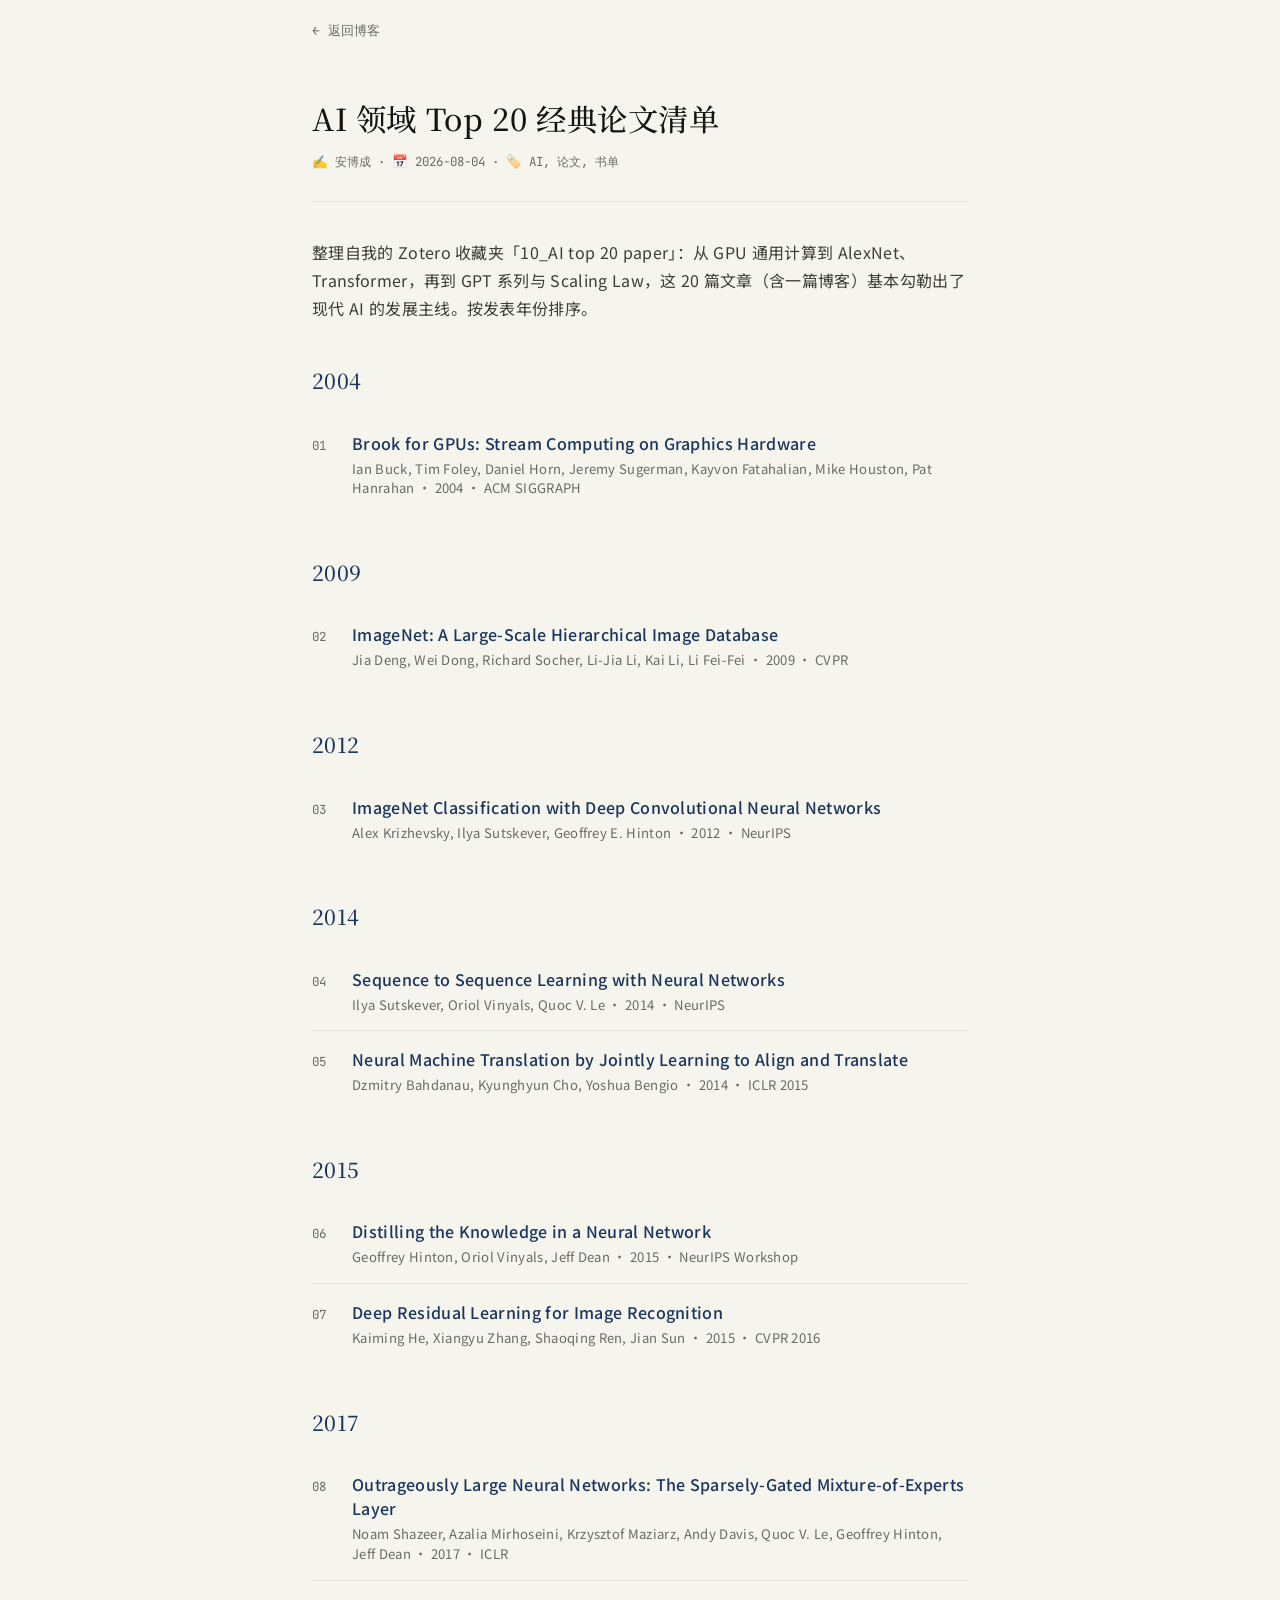
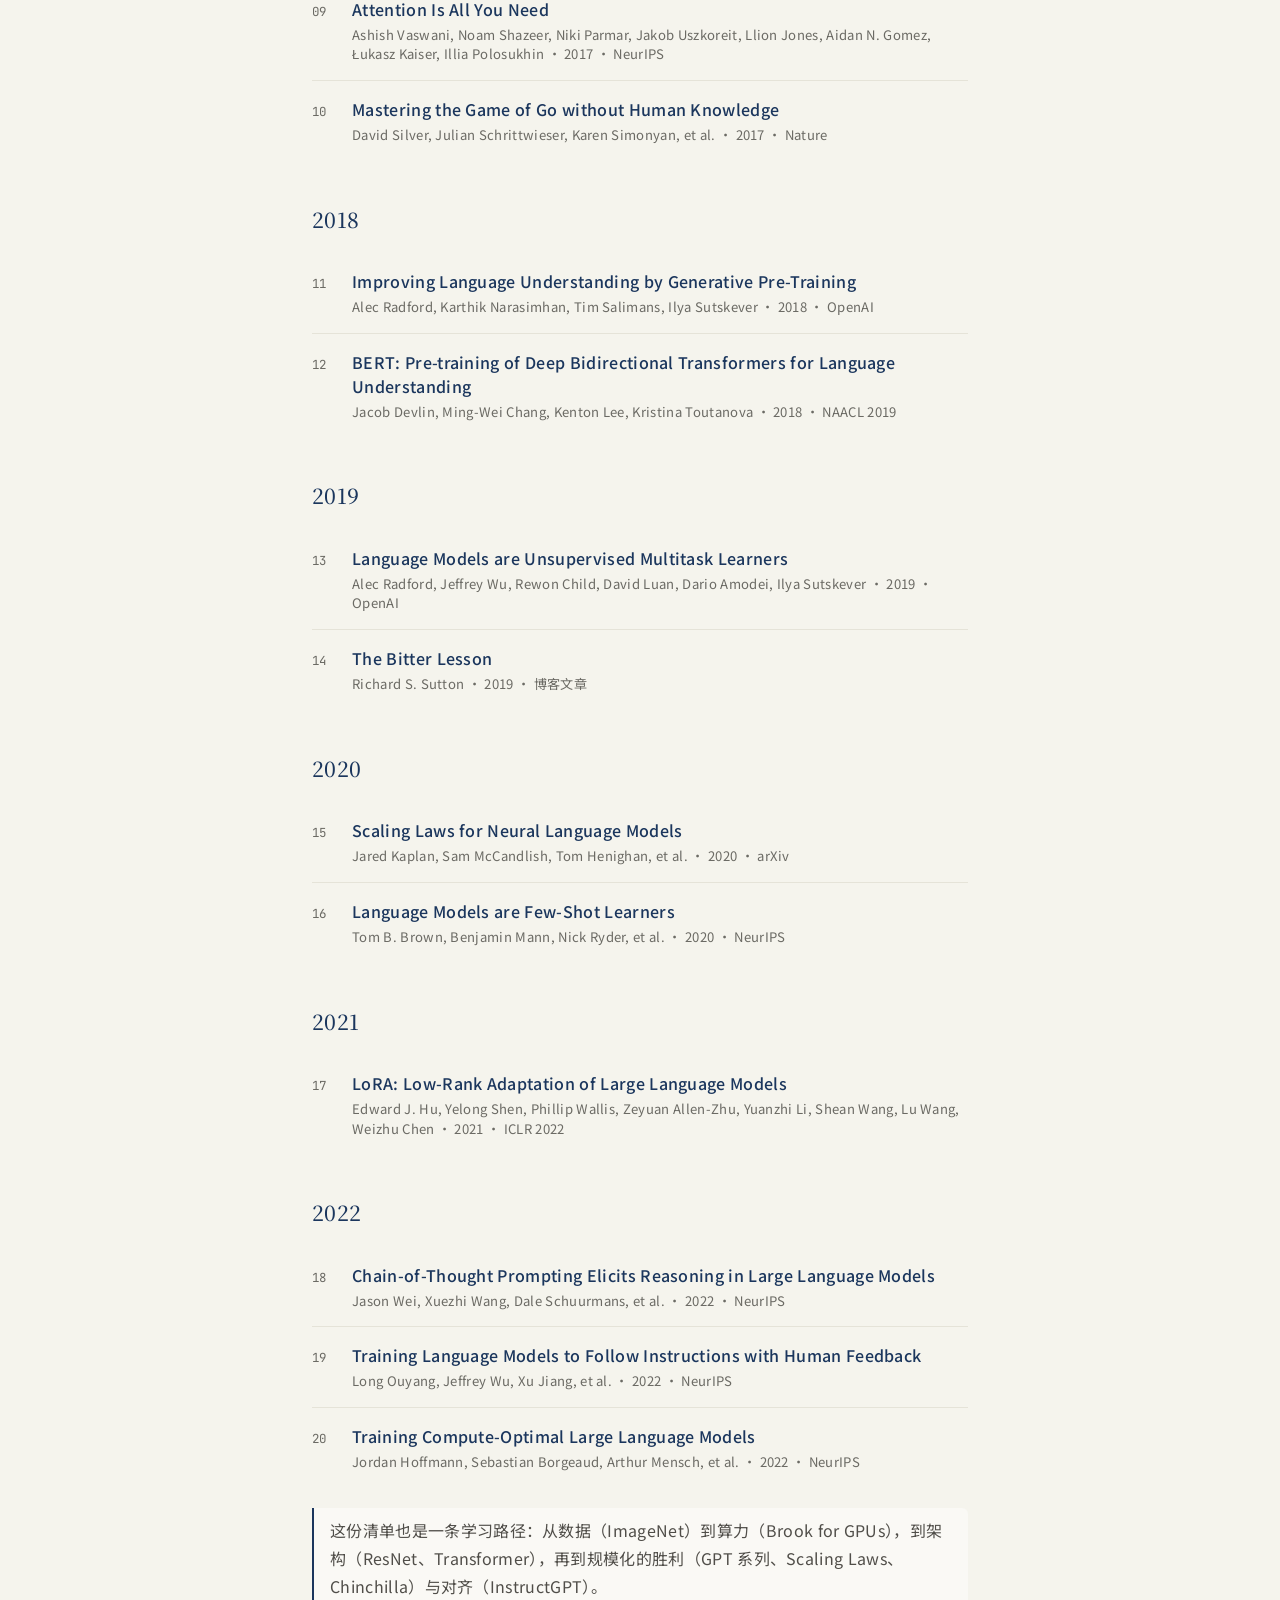
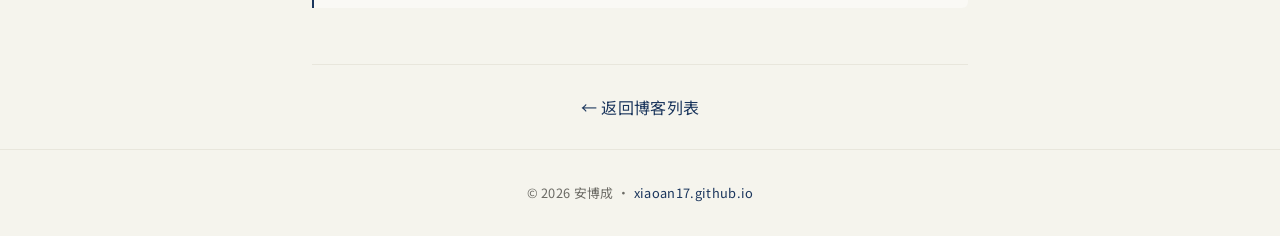
==== blog_ai_top20_papers.html @ d55ebb15 "blog: 新增 AI Top 20 经典论文清单，移除 3 篇旧博客" ====
<!DOCTYPE html>
<html lang="zh-CN">
<head>
<meta charset="UTF-8">
<meta name="viewport" content="width=device-width, initial-scale=1.0">
<title>AI 领域 Top 20 经典论文清单 | 安博成</title>
<link rel="icon" type="image/png" href="favicon.png">
<link rel="preconnect" href="https://fonts.googleapis.com">
<link rel="preconnect" href="https://fonts.gstatic.com" crossorigin>
<link href="https://fonts.googleapis.com/css2?family=JetBrains+Mono:wght@400;700&family=Noto+Sans+SC:wght@300;400;500;700&family=Noto+Serif+SC:wght@500&display=swap" rel="stylesheet">
<style>
:root {
  --parchment: #f5f4ed; --ivory: #faf9f5;
  --brand: #1B365D;
  --near-black: #141413; --dark-warm: #3d3d3a; --olive: #504e49; --stone: #6b6a64;
  --border: #e8e6dc; --border-soft: #e5e3d8; --tag-bg: #E4ECF5;
  --serif: 'Noto Serif SC', 'Songti SC', 'STSong', Georgia, serif;
  --sans: 'Noto Sans SC', -apple-system, 'PingFang SC', sans-serif;
  --mono: 'JetBrains Mono', 'SF Mono', Consolas, monospace;
}
* { margin: 0; padding: 0; box-sizing: border-box; }
::selection { background: var(--tag-bg); color: var(--brand); }
html { scroll-behavior: smooth; }
body {
  font-family: var(--sans); background: var(--parchment); color: var(--dark-warm);
  line-height: 1.75; letter-spacing: 0.02em;
}
.mono { font-family: var(--mono); letter-spacing: 0; }
a { color: var(--brand); text-decoration: none; }
a:hover { text-decoration: underline; text-underline-offset: 3px; }
.container { max-width: 720px; margin: 0 auto; padding: 0 32px; }
.back-link {
  display: inline-flex; align-items: center; gap: 6px; padding: 20px 0;
  font-family: var(--mono); font-size: 0.8em; color: var(--stone); letter-spacing: 0;
}
.back-link:hover { color: var(--brand); text-decoration: none; }
.article-header { padding: 36px 0 28px; border-bottom: 1px solid var(--border); margin-bottom: 36px; }
.article-title {
  font-family: var(--serif); font-weight: 500; font-size: 1.9em; color: var(--near-black);
  margin-bottom: 12px; line-height: 1.35; letter-spacing: 0.02em;
}
.article-meta { font-family: var(--mono); color: var(--stone); font-size: 0.78em; letter-spacing: 0; }
.article-body h2 {
  font-family: var(--serif); font-weight: 500; font-size: 1.3em; color: var(--brand);
  margin: 40px 0 16px; letter-spacing: 0.02em;
}
.article-body p { margin-bottom: 16px; }
.article-body strong { color: var(--near-black); font-weight: 500; }
.article-body blockquote {
  border-left: 2px solid var(--brand); padding: 8px 16px; margin: 20px 0;
  background: var(--ivory); border-radius: 0 6px 6px 0; color: var(--olive);
}
.paper-list { list-style: none; padding: 0; }
.paper-item {
  padding: 16px 0; border-bottom: 1px solid var(--border-soft);
  display: flex; gap: 14px; align-items: baseline;
}
.paper-item:last-child { border-bottom: none; }
.paper-num {
  font-family: var(--mono); font-size: 0.78em; color: var(--stone);
  min-width: 26px; flex-shrink: 0;
}
.paper-title { font-weight: 500; color: var(--near-black); line-height: 1.5; }
.paper-info { font-size: 0.82em; color: var(--stone); margin-top: 4px; line-height: 1.5; }
.article-footer { margin-top: 56px; padding: 28px 0; border-top: 1px solid var(--border); text-align: center; }
.site-footer { text-align: center; padding: 32px 0; border-top: 1px solid var(--border); color: var(--stone); font-size: 0.8em; }
@media (max-width: 768px) {
  .container { padding: 0 20px; }
  .article-title { font-size: 1.55em; }
}
</style>
</head>
<body>

<div class="container">
  <a class="back-link" href="index.html#blog">← 返回博客</a>

  <div class="article-header">
    <h1 class="article-title">AI 领域 Top 20 经典论文清单</h1>
    <div class="article-meta">
      ✍️ 安博成 · 📅 2026-08-04 · 🏷️ AI, 论文, 书单
    </div>
  </div>

  <div class="article-body">
    <p>整理自我的 Zotero 收藏夹「10_AI top 20 paper」：从 GPU 通用计算到 AlexNet、Transformer，再到 GPT 系列与 Scaling Law，这 20 篇文章（含一篇博客）基本勾勒出了现代 AI 的发展主线。按发表年份排序。</p>

    <h2>2004</h2>
    <ul class="paper-list">
      <li class="paper-item">
        <span class="paper-num">01</span>
        <div>
          <div class="paper-title"><a href="https://graphics.stanford.edu/papers/brookgpu/brookgpu.pdf">Brook for GPUs: Stream Computing on Graphics Hardware</a></div>
          <div class="paper-info">Ian Buck, Tim Foley, Daniel Horn, Jeremy Sugerman, Kayvon Fatahalian, Mike Houston, Pat Hanrahan · 2004 · ACM SIGGRAPH</div>
        </div>
      </li>
    </ul>

    <h2>2009</h2>
    <ul class="paper-list">
      <li class="paper-item">
        <span class="paper-num">02</span>
        <div>
          <div class="paper-title"><a href="https://www.image-net.org/static_files/papers/imagenet_cvpr09.pdf">ImageNet: A Large-Scale Hierarchical Image Database</a></div>
          <div class="paper-info">Jia Deng, Wei Dong, Richard Socher, Li-Jia Li, Kai Li, Li Fei-Fei · 2009 · CVPR</div>
        </div>
      </li>
    </ul>

    <h2>2012</h2>
    <ul class="paper-list">
      <li class="paper-item">
        <span class="paper-num">03</span>
        <div>
          <div class="paper-title"><a href="https://proceedings.neurips.cc/paper_files/paper/2012/file/c399862d3b9d6b76c8436e924a68c45b-Paper.pdf">ImageNet Classification with Deep Convolutional Neural Networks</a></div>
          <div class="paper-info">Alex Krizhevsky, Ilya Sutskever, Geoffrey E. Hinton · 2012 · NeurIPS</div>
        </div>
      </li>
    </ul>

    <h2>2014</h2>
    <ul class="paper-list">
      <li class="paper-item">
        <span class="paper-num">04</span>
        <div>
          <div class="paper-title"><a href="https://arxiv.org/abs/1409.3215">Sequence to Sequence Learning with Neural Networks</a></div>
          <div class="paper-info">Ilya Sutskever, Oriol Vinyals, Quoc V. Le · 2014 · NeurIPS</div>
        </div>
      </li>
      <li class="paper-item">
        <span class="paper-num">05</span>
        <div>
          <div class="paper-title"><a href="https://arxiv.org/abs/1409.0473">Neural Machine Translation by Jointly Learning to Align and Translate</a></div>
          <div class="paper-info">Dzmitry Bahdanau, Kyunghyun Cho, Yoshua Bengio · 2014 · ICLR 2015</div>
        </div>
      </li>
    </ul>

    <h2>2015</h2>
    <ul class="paper-list">
      <li class="paper-item">
        <span class="paper-num">06</span>
        <div>
          <div class="paper-title"><a href="https://arxiv.org/abs/1503.02531">Distilling the Knowledge in a Neural Network</a></div>
          <div class="paper-info">Geoffrey Hinton, Oriol Vinyals, Jeff Dean · 2015 · NeurIPS Workshop</div>
        </div>
      </li>
      <li class="paper-item">
        <span class="paper-num">07</span>
        <div>
          <div class="paper-title"><a href="https://arxiv.org/abs/1512.03385">Deep Residual Learning for Image Recognition</a></div>
          <div class="paper-info">Kaiming He, Xiangyu Zhang, Shaoqing Ren, Jian Sun · 2015 · CVPR 2016</div>
        </div>
      </li>
    </ul>

    <h2>2017</h2>
    <ul class="paper-list">
      <li class="paper-item">
        <span class="paper-num">08</span>
        <div>
          <div class="paper-title"><a href="https://arxiv.org/abs/1701.06538">Outrageously Large Neural Networks: The Sparsely-Gated Mixture-of-Experts Layer</a></div>
          <div class="paper-info">Noam Shazeer, Azalia Mirhoseini, Krzysztof Maziarz, Andy Davis, Quoc V. Le, Geoffrey Hinton, Jeff Dean · 2017 · ICLR</div>
        </div>
      </li>
      <li class="paper-item">
        <span class="paper-num">09</span>
        <div>
          <div class="paper-title"><a href="https://proceedings.neurips.cc/paper/2017/hash/3f5ee243547dee91fbd053c1c4a845aa-Abstract.html">Attention Is All You Need</a></div>
          <div class="paper-info">Ashish Vaswani, Noam Shazeer, Niki Parmar, Jakob Uszkoreit, Llion Jones, Aidan N. Gomez, Łukasz Kaiser, Illia Polosukhin · 2017 · NeurIPS</div>
        </div>
      </li>
      <li class="paper-item">
        <span class="paper-num">10</span>
        <div>
          <div class="paper-title"><a href="https://discovery.ucl.ac.uk/id/eprint/10045895/">Mastering the Game of Go without Human Knowledge</a></div>
          <div class="paper-info">David Silver, Julian Schrittwieser, Karen Simonyan, et al. · 2017 · Nature</div>
        </div>
      </li>
    </ul>

    <h2>2018</h2>
    <ul class="paper-list">
      <li class="paper-item">
        <span class="paper-num">11</span>
        <div>
          <div class="paper-title"><a href="https://cdn.openai.com/research-covers/language-unsupervised/language_understanding_paper.pdf">Improving Language Understanding by Generative Pre-Training</a></div>
          <div class="paper-info">Alec Radford, Karthik Narasimhan, Tim Salimans, Ilya Sutskever · 2018 · OpenAI</div>
        </div>
      </li>
      <li class="paper-item">
        <span class="paper-num">12</span>
        <div>
          <div class="paper-title"><a href="https://arxiv.org/abs/1810.04805">BERT: Pre-training of Deep Bidirectional Transformers for Language Understanding</a></div>
          <div class="paper-info">Jacob Devlin, Ming-Wei Chang, Kenton Lee, Kristina Toutanova · 2018 · NAACL 2019</div>
        </div>
      </li>
    </ul>

    <h2>2019</h2>
    <ul class="paper-list">
      <li class="paper-item">
        <span class="paper-num">13</span>
        <div>
          <div class="paper-title"><a href="https://cdn.openai.com/better-language-models/language_models_are_unsupervised_multitask_learners.pdf">Language Models are Unsupervised Multitask Learners</a></div>
          <div class="paper-info">Alec Radford, Jeffrey Wu, Rewon Child, David Luan, Dario Amodei, Ilya Sutskever · 2019 · OpenAI</div>
        </div>
      </li>
      <li class="paper-item">
        <span class="paper-num">14</span>
        <div>
          <div class="paper-title"><a href="http://www.incompleteideas.net/IncIdeas/BitterLesson.html">The Bitter Lesson</a></div>
          <div class="paper-info">Richard S. Sutton · 2019 · 博客文章</div>
        </div>
      </li>
    </ul>

    <h2>2020</h2>
    <ul class="paper-list">
      <li class="paper-item">
        <span class="paper-num">15</span>
        <div>
          <div class="paper-title"><a href="https://arxiv.org/abs/2001.08361">Scaling Laws for Neural Language Models</a></div>
          <div class="paper-info">Jared Kaplan, Sam McCandlish, Tom Henighan, et al. · 2020 · arXiv</div>
        </div>
      </li>
      <li class="paper-item">
        <span class="paper-num">16</span>
        <div>
          <div class="paper-title"><a href="https://arxiv.org/abs/2005.14165">Language Models are Few-Shot Learners</a></div>
          <div class="paper-info">Tom B. Brown, Benjamin Mann, Nick Ryder, et al. · 2020 · NeurIPS</div>
        </div>
      </li>
    </ul>

    <h2>2021</h2>
    <ul class="paper-list">
      <li class="paper-item">
        <span class="paper-num">17</span>
        <div>
          <div class="paper-title"><a href="https://arxiv.org/abs/2106.09685">LoRA: Low-Rank Adaptation of Large Language Models</a></div>
          <div class="paper-info">Edward J. Hu, Yelong Shen, Phillip Wallis, Zeyuan Allen-Zhu, Yuanzhi Li, Shean Wang, Lu Wang, Weizhu Chen · 2021 · ICLR 2022</div>
        </div>
      </li>
    </ul>

    <h2>2022</h2>
    <ul class="paper-list">
      <li class="paper-item">
        <span class="paper-num">18</span>
        <div>
          <div class="paper-title"><a href="https://arxiv.org/abs/2201.11903">Chain-of-Thought Prompting Elicits Reasoning in Large Language Models</a></div>
          <div class="paper-info">Jason Wei, Xuezhi Wang, Dale Schuurmans, et al. · 2022 · NeurIPS</div>
        </div>
      </li>
      <li class="paper-item">
        <span class="paper-num">19</span>
        <div>
          <div class="paper-title"><a href="https://arxiv.org/abs/2203.02155">Training Language Models to Follow Instructions with Human Feedback</a></div>
          <div class="paper-info">Long Ouyang, Jeffrey Wu, Xu Jiang, et al. · 2022 · NeurIPS</div>
        </div>
      </li>
      <li class="paper-item">
        <span class="paper-num">20</span>
        <div>
          <div class="paper-title"><a href="https://arxiv.org/abs/2203.15556">Training Compute-Optimal Large Language Models</a></div>
          <div class="paper-info">Jordan Hoffmann, Sebastian Borgeaud, Arthur Mensch, et al. · 2022 · NeurIPS</div>
        </div>
      </li>
    </ul>

    <blockquote>这份清单也是一条学习路径：从数据（ImageNet）到算力（Brook for GPUs），到架构（ResNet、Transformer），再到规模化的胜利（GPT 系列、Scaling Laws、Chinchilla）与对齐（InstructGPT）。</blockquote>
  </div>

  <div class="article-footer">
    <a href="index.html#blog">← 返回博客列表</a>
  </div>
</div>

<footer class="site-footer">
  <p>© 2026 安博成 · <a href="https://xiaoan17.github.io">xiaoan17.github.io</a></p>
</footer>

</body>
</html>
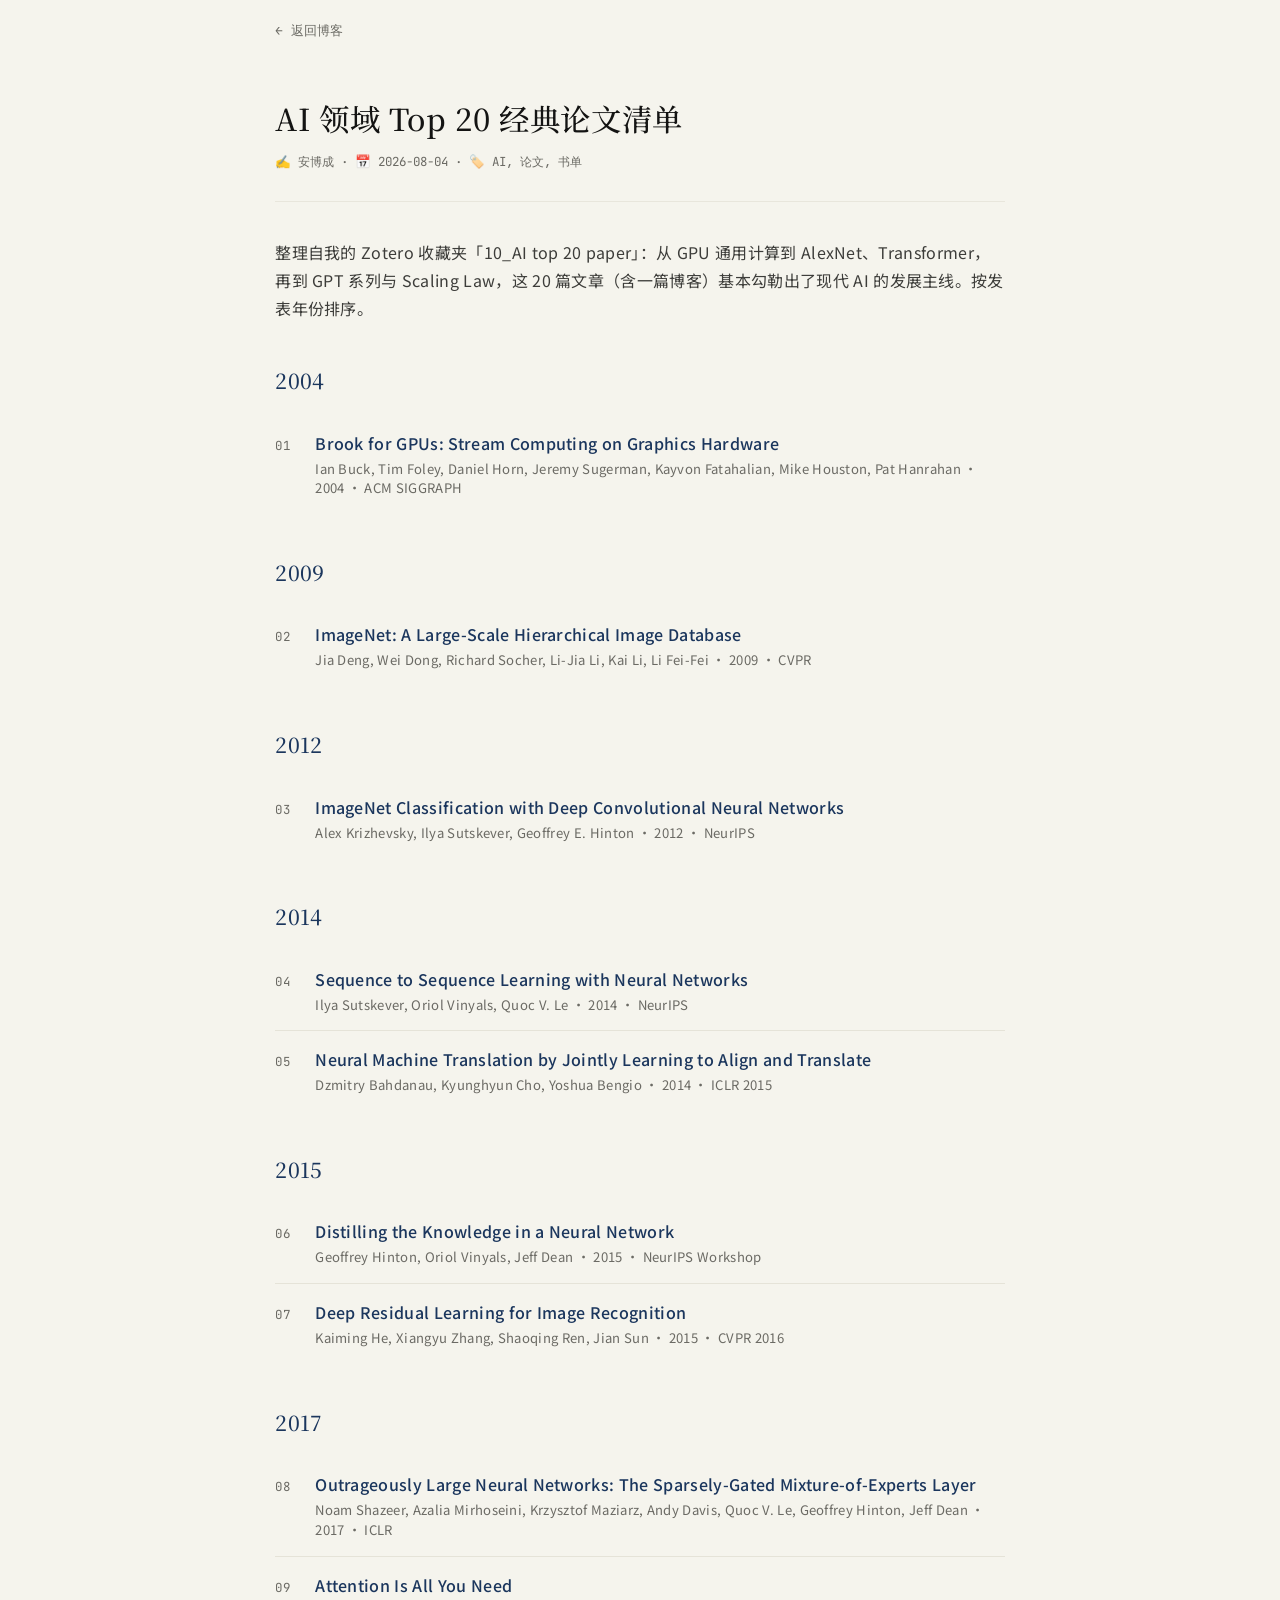
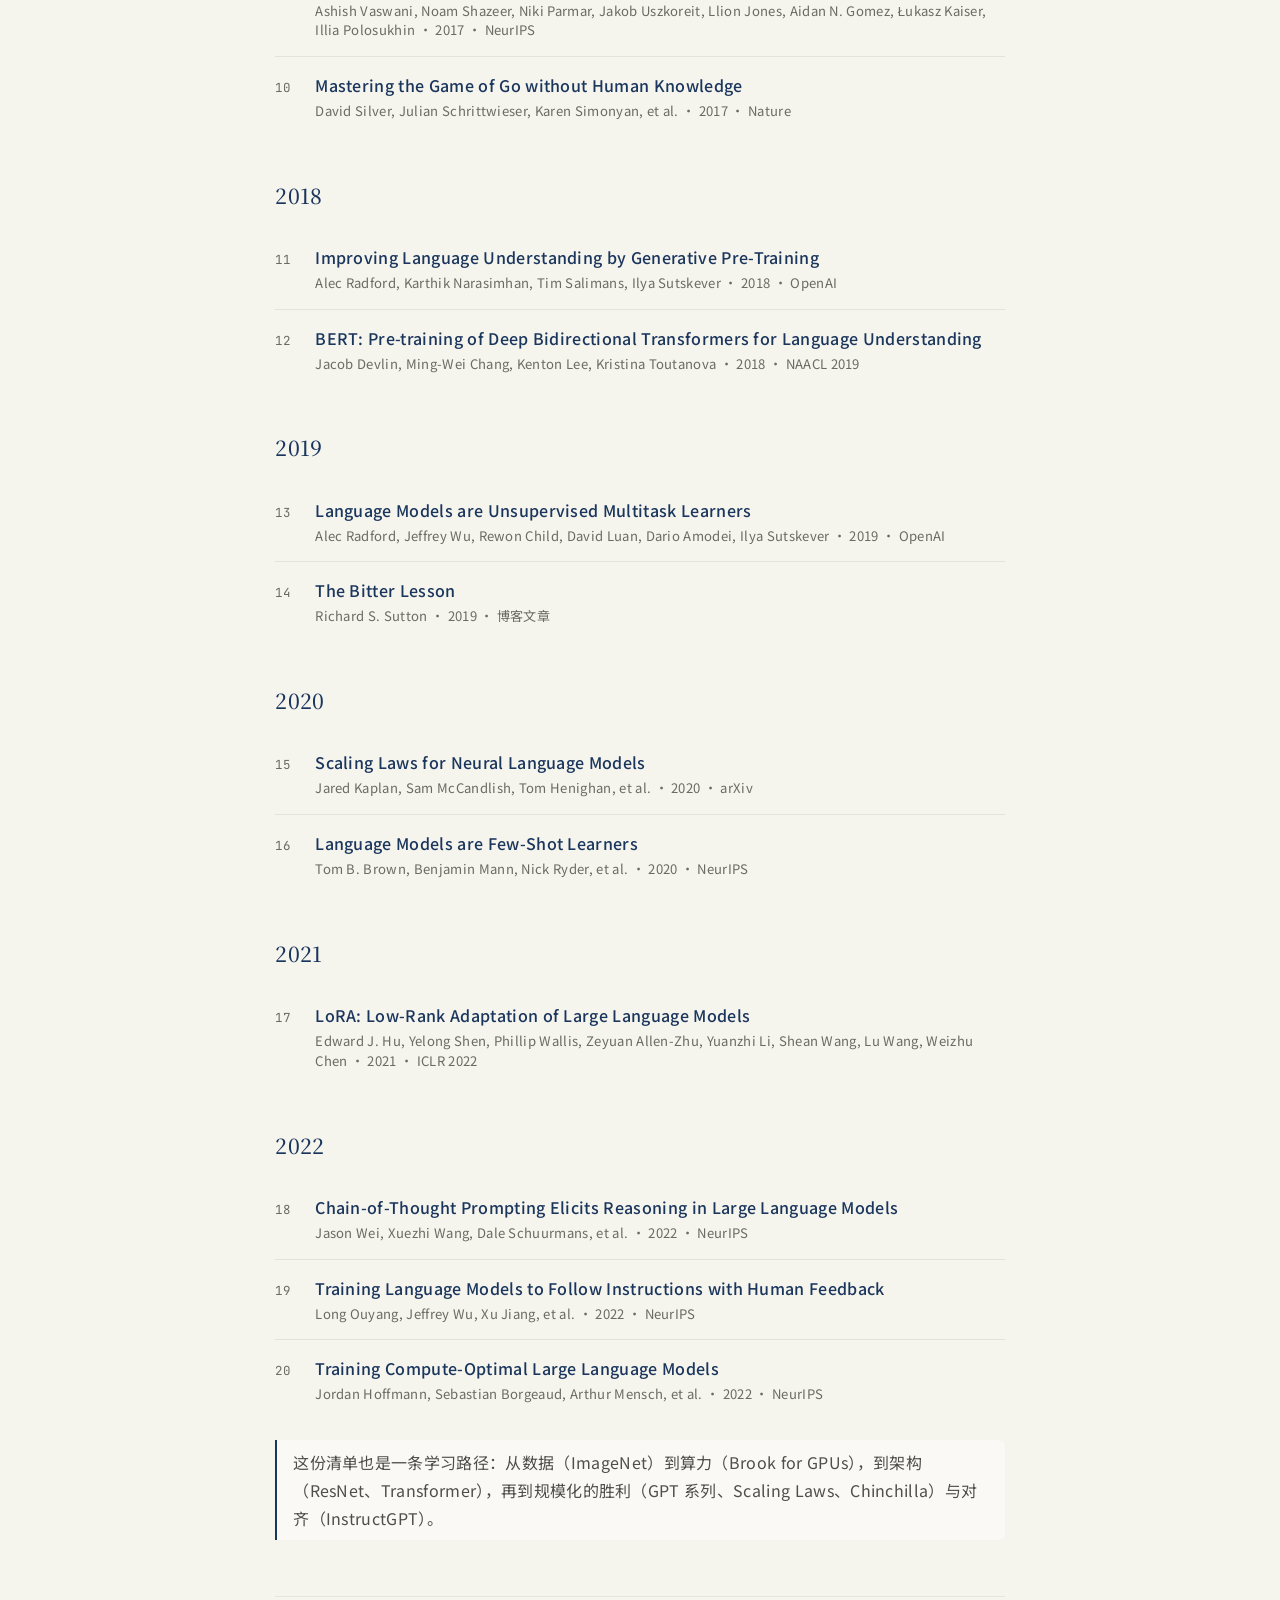
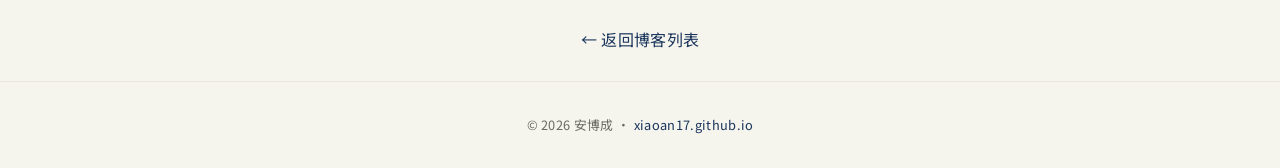
==== commit bcf10f1e: "style: 页面宽度自适应,宽屏下内容区加宽并优化布局" ====
--- a/blog_ai_top20_papers.html
+++ b/blog_ai_top20_papers.html
@@ -28,7 +28,7 @@
 .mono { font-family: var(--mono); letter-spacing: 0; }
 a { color: var(--brand); text-decoration: none; }
 a:hover { text-decoration: underline; text-underline-offset: 3px; }
-.container { max-width: 720px; margin: 0 auto; padding: 0 32px; }
+.container { max-width: clamp(720px, 62vw, 880px); margin: 0 auto; padding: 0 32px; }
 .back-link {
   display: inline-flex; align-items: center; gap: 6px; padding: 20px 0;
   font-family: var(--mono); font-size: 0.8em; color: var(--stone); letter-spacing: 0;
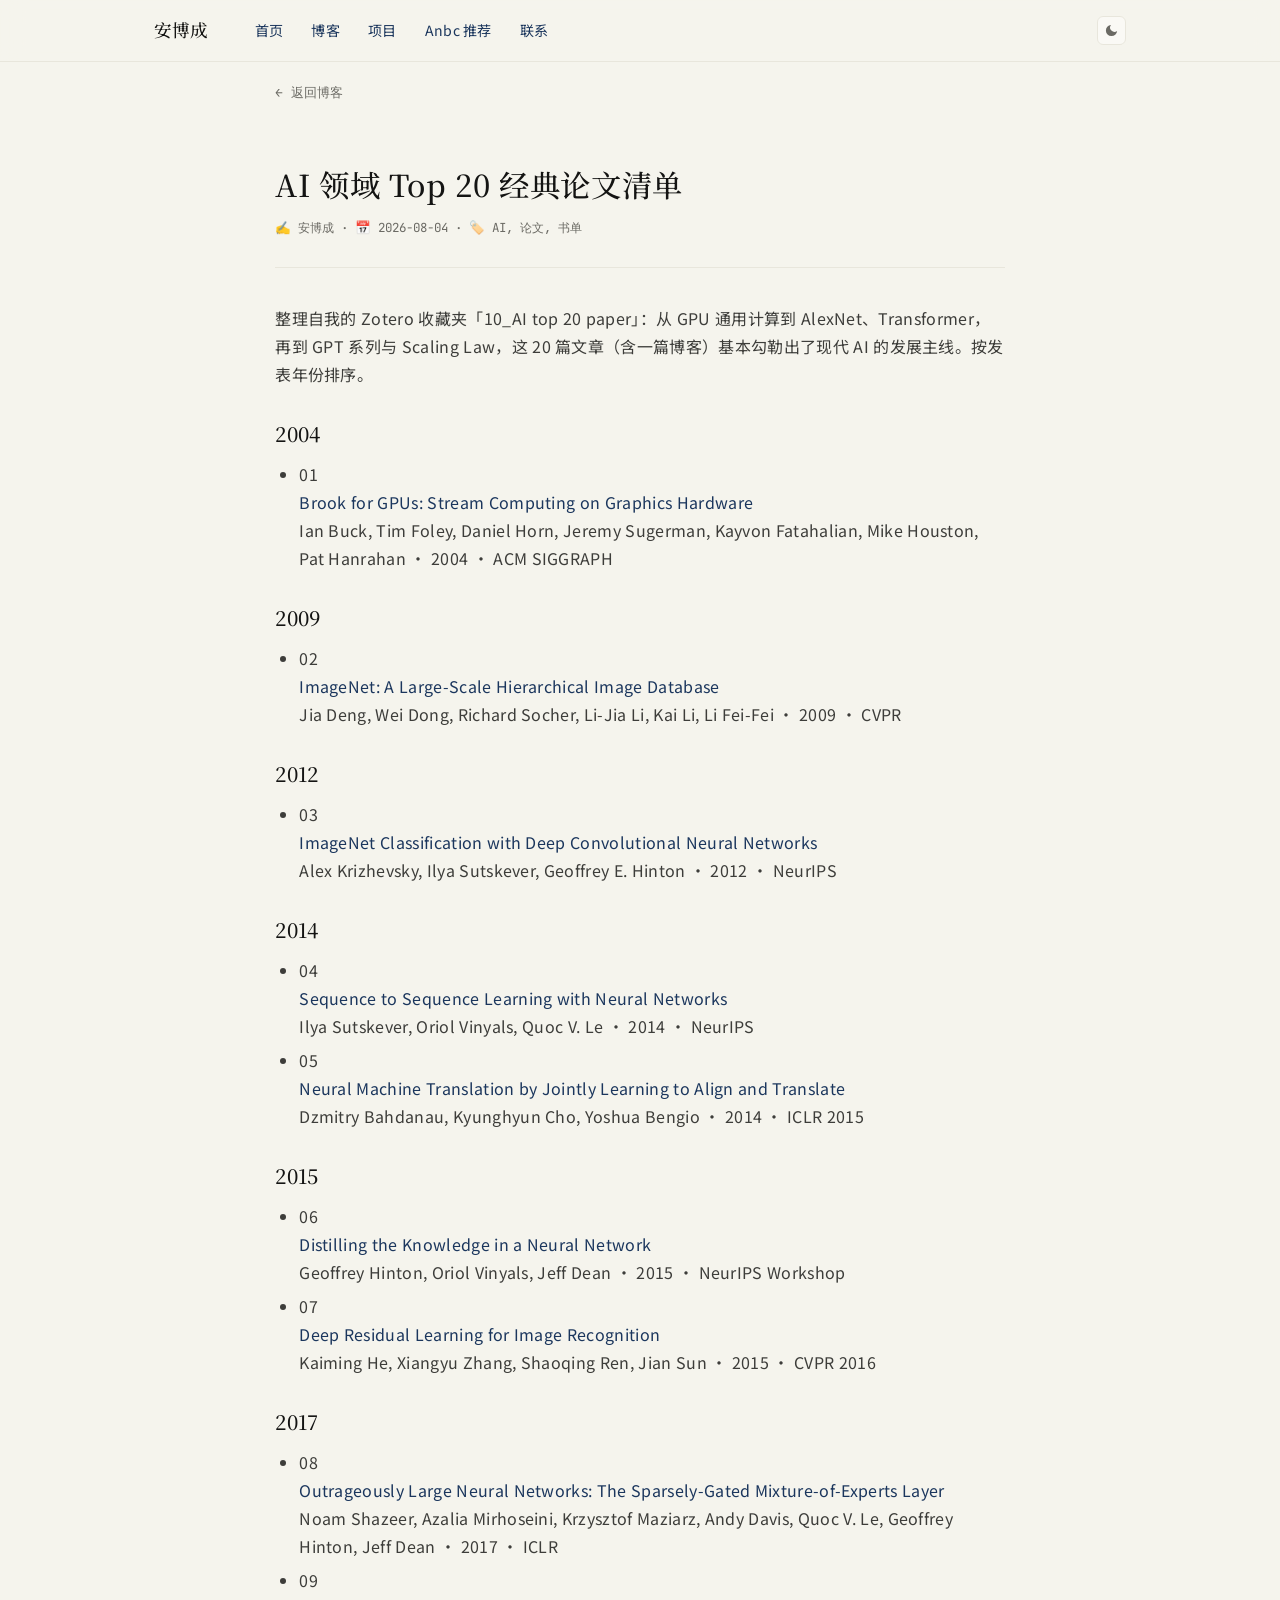
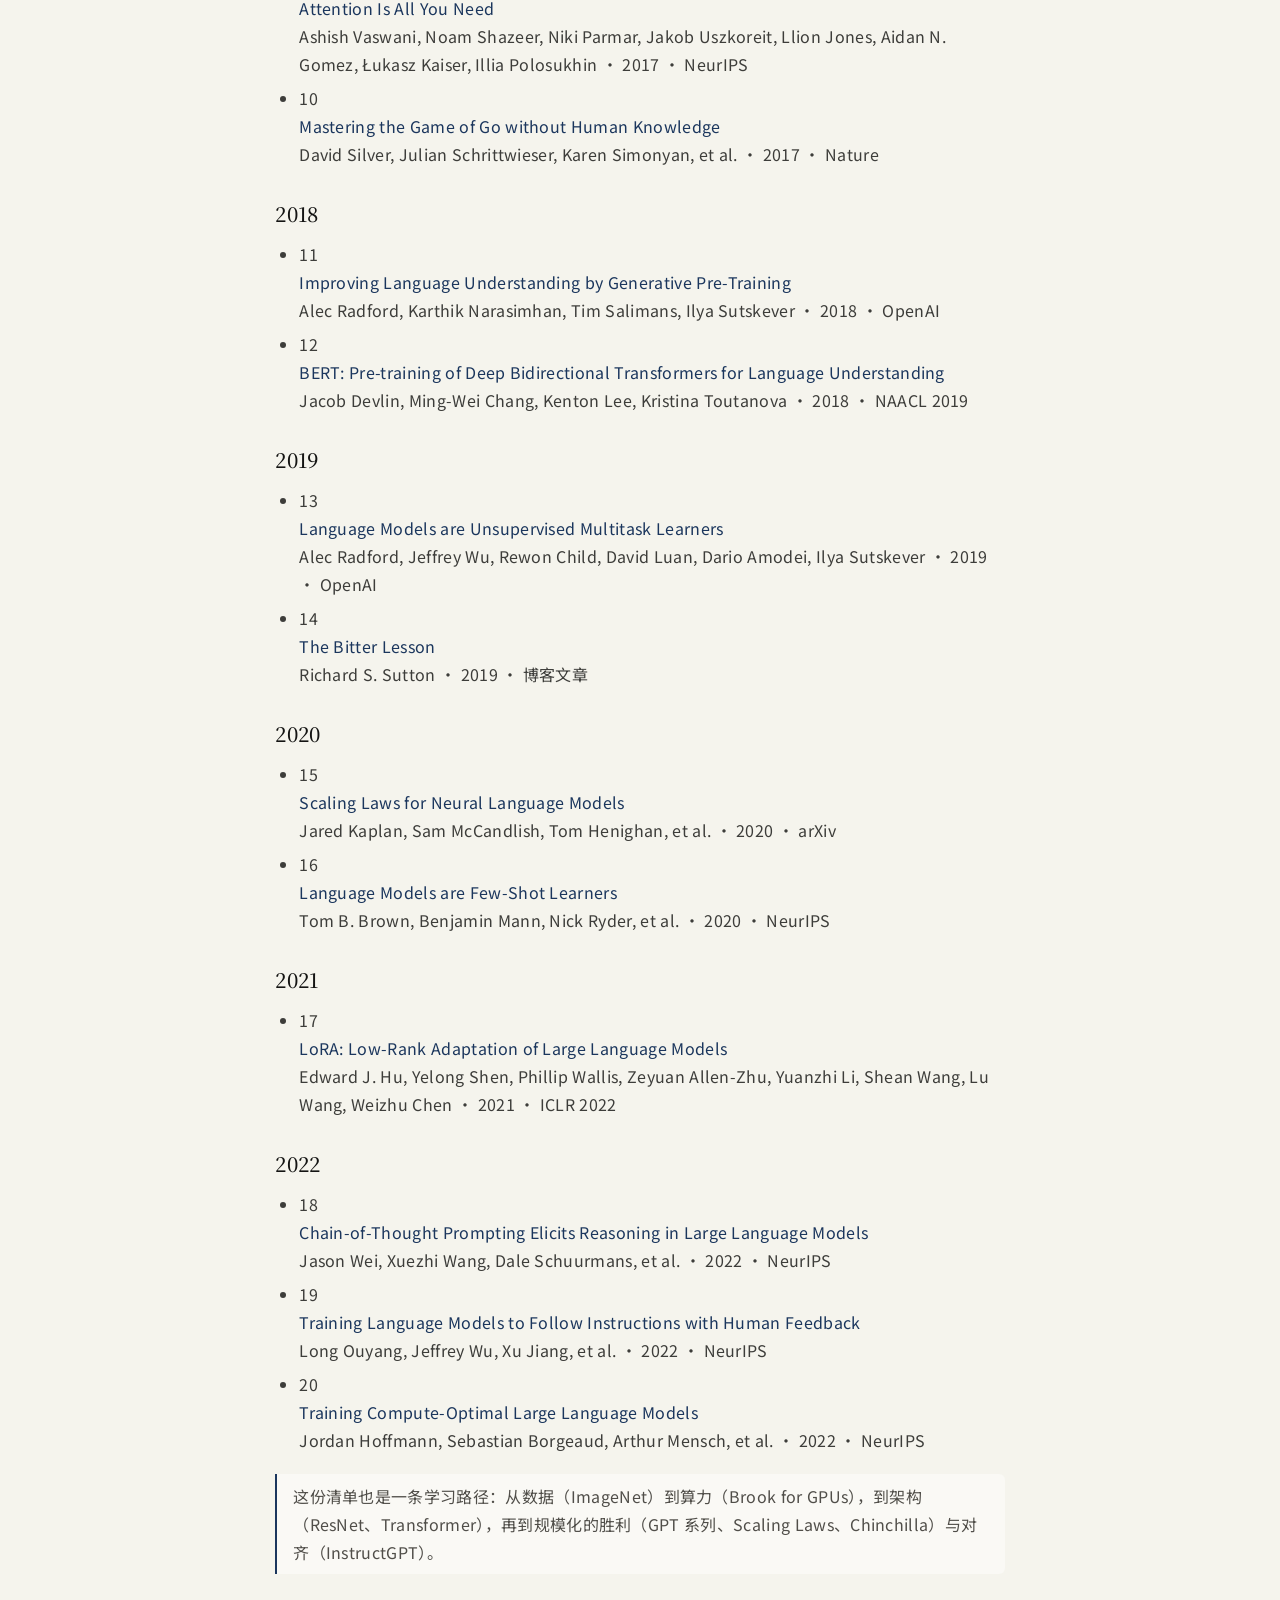
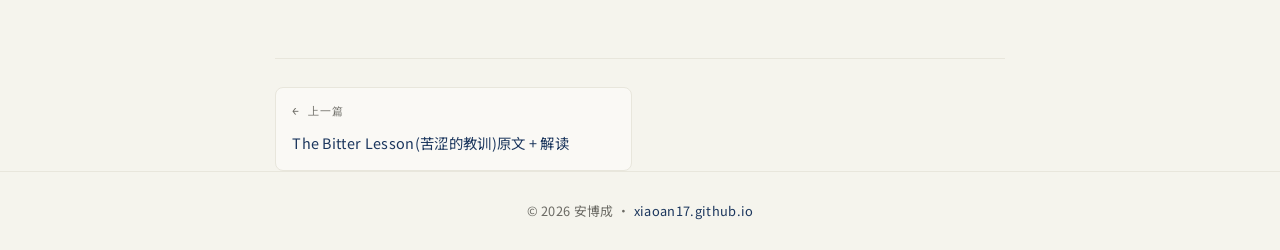
==== commit 089f0f7f: "refactor: 文章页接入公共样式与站点导航,补 OG 标签 - 三篇文章页删除内联的整份 :root 变量,统一引用 css/article.css - 新增站点主导航与主题 toggle,文章" ====
--- a/blog_ai_top20_papers.html
+++ b/blog_ai_top20_papers.html
@@ -4,76 +4,47 @@
 <meta charset="UTF-8">
 <meta name="viewport" content="width=device-width, initial-scale=1.0">
 <title>AI 领域 Top 20 经典论文清单 | 安博成</title>
+<meta name="description" content="整理自 Zotero 收藏:从 ImageNet、AlexNet 到 Transformer、GPT 系列与 Scaling Law,20 篇勾勒出现代 AI 发展主线的经典文章。">
+<meta name="color-scheme" content="light dark">
+<meta property="og:title" content="AI 领域 Top 20 经典论文清单">
+<meta property="og:description" content="整理自 Zotero 收藏:从 ImageNet、AlexNet 到 Transformer、GPT 系列与 Scaling Law,20 篇勾勒出现代 AI 发展主线的经典文章。">
+<meta property="og:type" content="article">
+<meta property="og:url" content="https://xiaoan17.github.io/blog_ai_top20_papers.html">
+<meta property="og:image" content="https://xiaoan17.github.io/banner.jpg">
+<meta property="article:published_time" content="2026-08-04">
 <link rel="icon" type="image/png" href="favicon.png">
+<link rel="apple-touch-icon" href="apple-touch-icon.png">
+<script>
+(function(){try{var t=localStorage.getItem('anbc-theme');if(t)document.documentElement.setAttribute('data-theme',t);}catch(e){}})();
+</script>
 <link rel="preconnect" href="https://fonts.googleapis.com">
 <link rel="preconnect" href="https://fonts.gstatic.com" crossorigin>
 <link href="https://fonts.googleapis.com/css2?family=JetBrains+Mono:wght@400;700&family=Noto+Sans+SC:wght@300;400;500;700&family=Noto+Serif+SC:wght@500&display=swap" rel="stylesheet">
+<link rel="stylesheet" href="css/theme.css">
+<link rel="stylesheet" href="css/style.css">
+<link rel="stylesheet" href="css/article.css">
 <style>
-:root {
-  --parchment: #f5f4ed; --ivory: #faf9f5;
-  --brand: #1B365D;
-  --near-black: #141413; --dark-warm: #3d3d3a; --olive: #504e49; --stone: #6b6a64;
-  --border: #e8e6dc; --border-soft: #e5e3d8; --tag-bg: #E4ECF5;
-  --serif: 'Noto Serif SC', 'Songti SC', 'STSong', Georgia, serif;
-  --sans: 'Noto Sans SC', -apple-system, 'PingFang SC', sans-serif;
-  --mono: 'JetBrains Mono', 'SF Mono', Consolas, monospace;
-}
-* { margin: 0; padding: 0; box-sizing: border-box; }
-::selection { background: var(--tag-bg); color: var(--brand); }
-html { scroll-behavior: smooth; }
-body {
-  font-family: var(--sans); background: var(--parchment); color: var(--dark-warm);
-  line-height: 1.75; letter-spacing: 0.02em;
-}
-.mono { font-family: var(--mono); letter-spacing: 0; }
-a { color: var(--brand); text-decoration: none; }
-a:hover { text-decoration: underline; text-underline-offset: 3px; }
-.container { max-width: clamp(720px, 62vw, 880px); margin: 0 auto; padding: 0 32px; }
-.back-link {
-  display: inline-flex; align-items: center; gap: 6px; padding: 20px 0;
-  font-family: var(--mono); font-size: 0.8em; color: var(--stone); letter-spacing: 0;
-}
-.back-link:hover { color: var(--brand); text-decoration: none; }
-.article-header { padding: 36px 0 28px; border-bottom: 1px solid var(--border); margin-bottom: 36px; }
-.article-title {
-  font-family: var(--serif); font-weight: 500; font-size: 1.9em; color: var(--near-black);
-  margin-bottom: 12px; line-height: 1.35; letter-spacing: 0.02em;
-}
-.article-meta { font-family: var(--mono); color: var(--stone); font-size: 0.78em; letter-spacing: 0; }
-.article-body h2 {
-  font-family: var(--serif); font-weight: 500; font-size: 1.3em; color: var(--brand);
-  margin: 40px 0 16px; letter-spacing: 0.02em;
-}
-.article-body p { margin-bottom: 16px; }
-.article-body strong { color: var(--near-black); font-weight: 500; }
-.article-body blockquote {
-  border-left: 2px solid var(--brand); padding: 8px 16px; margin: 20px 0;
-  background: var(--ivory); border-radius: 0 6px 6px 0; color: var(--olive);
-}
-.paper-list { list-style: none; padding: 0; }
-.paper-item {
-  padding: 16px 0; border-bottom: 1px solid var(--border-soft);
-  display: flex; gap: 14px; align-items: baseline;
-}
-.paper-item:last-child { border-bottom: none; }
-.paper-num {
-  font-family: var(--mono); font-size: 0.78em; color: var(--stone);
-  min-width: 26px; flex-shrink: 0;
-}
-.paper-title { font-weight: 500; color: var(--near-black); line-height: 1.5; }
-.paper-info { font-size: 0.82em; color: var(--stone); margin-top: 4px; line-height: 1.5; }
-.article-footer { margin-top: 56px; padding: 28px 0; border-top: 1px solid var(--border); text-align: center; }
-.site-footer { text-align: center; padding: 32px 0; border-top: 1px solid var(--border); color: var(--stone); font-size: 0.8em; }
-@media (max-width: 768px) {
-  .container { padding: 0 20px; }
-  .article-title { font-size: 1.55em; }
-}
+/* 本页无额外样式,全部走 article.css */
 </style>
 </head>
-<body>
-
-<div class="container">
-  <a class="back-link" href="index.html#blog">← 返回博客</a>
+<body data-article>
+
+<nav class="site-nav">
+  <div class="nav-inner">
+    <div class="nav-brand" onclick="location.href='index.html'">安博成</div>
+    <div class="nav-tabs">
+      <a class="nav-tab" href="index.html">首页</a>
+      <a class="nav-tab" href="index.html#blog">博客</a>
+      <a class="nav-tab" href="index.html#projects">项目</a>
+      <a class="nav-tab" href="index.html#recommend">Anbc 推荐</a>
+      <a class="nav-tab" href="index.html#contact">联系</a>
+    </div>
+    <button id="theme-toggle" class="theme-toggle" type="button" aria-label="切换深色模式"></button>
+  </div>
+</nav>
+
+<div class="container article-main">
+  <a class="back-link" href="index.html#blog" style="display:inline-flex;align-items:center;gap:6px;padding:20px 0;font-family:var(--mono);font-size:0.8em;color:var(--stone);letter-spacing:0;">← 返回博客</a>
 
   <div class="article-header">
     <h1 class="article-title">AI 领域 Top 20 经典论文清单</h1>
@@ -272,14 +243,20 @@
     <blockquote>这份清单也是一条学习路径：从数据（ImageNet）到算力（Brook for GPUs），到架构（ResNet、Transformer），再到规模化的胜利（GPT 系列、Scaling Laws、Chinchilla）与对齐（InstructGPT）。</blockquote>
   </div>
 
-  <div class="article-footer">
-    <a href="index.html#blog">← 返回博客列表</a>
-  </div>
+    <nav class="article-nav">
+    <a class="article-nav-link prev" href="blog_bitter_lesson.html">
+      <span class="article-nav-label">← 上一篇</span>
+      <span class="article-nav-title">The Bitter Lesson(苦涩的教训)原文 + 解读</span>
+    </a>
+    <span class="article-nav-empty"></span>
+  </nav>
 </div>
 
 <footer class="site-footer">
   <p>© 2026 安博成 · <a href="https://xiaoan17.github.io">xiaoan17.github.io</a></p>
 </footer>
 
+<script src="js/theme.js"></script>
+
 </body>
 </html>
--- a/css/theme.css
+++ b/css/theme.css
@@ -0,0 +1,43 @@
+/* ============================================================
+   主题变量 —— 全站共用(index.html 与各文章页)
+   浅色:暖纸质感;深色:同气质的暖暗色
+   ============================================================ */
+:root {
+  --parchment: #f5f4ed; --ivory: #faf9f5; --warm-sand: #e8e6dc;
+  --brand: #1B365D;
+  --near-black: #141413; --dark-warm: #3d3d3a; --olive: #504e49; --stone: #6b6a64;
+  --border: #e8e6dc; --border-soft: #e5e3d8; --tag-bg: #E4ECF5;
+  --nav-bg: rgba(245, 244, 237, 0.9);
+  --scroll-hint: linear-gradient(to right, rgba(245, 244, 237, 0), rgba(245, 244, 237, 1));
+  --shadow-sm: 0 4px 24px rgba(0, 0, 0, 0.06);
+  --shadow-hover: 0 8px 30px rgba(27, 54, 93, 0.10);
+  --serif: 'Noto Serif SC', 'Songti SC', 'STSong', Georgia, serif;
+  --sans: 'Noto Sans SC', -apple-system, 'PingFang SC', sans-serif;
+  --mono: 'JetBrains Mono', 'SF Mono', Consolas, monospace;
+}
+
+/* 系统深色:仅在用户未手动选择时跟随 */
+@media (prefers-color-scheme: dark) {
+  :root:not([data-theme="light"]) {
+    --parchment: #1a1916; --ivory: #232119; --warm-sand: #2c2a24;
+    --brand: #8FB4E3;
+    --near-black: #e8e5dc; --dark-warm: #cfccc2; --olive: #b3b0a6; --stone: #8b897f;
+    --border: #33312b; --border-soft: #2b2924; --tag-bg: #26313F;
+    --nav-bg: rgba(26, 25, 22, 0.9);
+    --scroll-hint: linear-gradient(to right, rgba(26, 25, 22, 0), rgba(26, 25, 22, 1));
+    --shadow-sm: 0 4px 24px rgba(0, 0, 0, 0.3);
+    --shadow-hover: 0 8px 30px rgba(0, 0, 0, 0.4);
+  }
+}
+
+/* 手动选择深色(优先级高于系统) */
+:root[data-theme="dark"] {
+  --parchment: #1a1916; --ivory: #232119; --warm-sand: #2c2a24;
+  --brand: #8FB4E3;
+  --near-black: #e8e5dc; --dark-warm: #cfccc2; --olive: #b3b0a6; --stone: #8b897f;
+  --border: #33312b; --border-soft: #2b2924; --tag-bg: #26313F;
+  --nav-bg: rgba(26, 25, 22, 0.9);
+  --scroll-hint: linear-gradient(to right, rgba(26, 25, 22, 0), rgba(26, 25, 22, 1));
+  --shadow-sm: 0 4px 24px rgba(0, 0, 0, 0.3);
+  --shadow-hover: 0 8px 30px rgba(0, 0, 0, 0.4);
+}
--- a/css/style.css
+++ b/css/style.css
@@ -0,0 +1,233 @@
+/* 颜色/字体变量见 css/theme.css(全站共用,含深色模式) */
+:root {
+  --content-max: clamp(840px, 76vw, 1160px);
+}
+* { margin: 0; padding: 0; box-sizing: border-box; }
+::selection { background: var(--tag-bg); color: var(--brand); }
+:focus-visible { outline: 2px solid var(--brand); outline-offset: 2px; border-radius: 4px; }
+html { scroll-behavior: smooth; }
+body {
+  font-family: var(--sans); background: var(--parchment); color: var(--near-black);
+  line-height: 1.65; letter-spacing: 0.02em; min-height: 100vh;
+  transition: background-color 0.2s, color 0.2s;
+}
+.mono { font-family: var(--mono); letter-spacing: 0; }
+a { color: var(--brand); text-decoration: none; }
+a:hover { text-decoration: underline; text-underline-offset: 3px; }
+.container { max-width: var(--content-max); margin: 0 auto; padding: 0 32px; }
+
+/* Nav */
+.site-nav {
+  position: sticky; top: 0; z-index: 90; background: var(--nav-bg);
+  backdrop-filter: blur(12px); border-bottom: 1px solid var(--border); padding: 0 32px;
+}
+.nav-inner { max-width: var(--content-max); margin: 0 auto; display: flex; align-items: center; }
+.nav-brand {
+  font-family: var(--serif); font-weight: 500; font-size: 1.1em; letter-spacing: 0.02em;
+  margin-right: 32px; padding: 15px 0; color: var(--near-black);
+  white-space: nowrap; flex-shrink: 0; cursor: pointer;
+}
+.nav-tabs {
+  display: flex; overflow-x: auto; scrollbar-width: none; flex: 1;
+}
+.nav-tabs::-webkit-scrollbar { display: none; }
+.nav-tab {
+  padding: 15px 14px 13px; font-size: 0.88em; color: var(--stone); cursor: pointer;
+  border: 0; border-bottom: 2px solid transparent; background: transparent; background-color: transparent;
+  appearance: none; -webkit-appearance: none; border-radius: 0; outline: none;
+  font-family: inherit; letter-spacing: inherit; line-height: inherit;
+  transition: color 0.15s; white-space: nowrap; user-select: none; flex-shrink: 0;
+}
+.nav-tab:hover { color: var(--near-black); }
+.nav-tab.active { color: var(--brand); border-bottom-color: var(--brand); }
+.theme-toggle {
+  flex-shrink: 0; margin-left: 12px; padding: 6px; border-radius: 6px;
+  border: 1px solid var(--border); background: var(--ivory); color: var(--stone);
+  cursor: pointer; display: inline-flex; align-items: center; justify-content: center;
+  transition: color 0.15s, border-color 0.15s;
+}
+.theme-toggle:hover { color: var(--brand); border-color: var(--brand); }
+
+/* Pages */
+.page { display: none; padding: 56px 0 96px; min-height: 70vh; }
+.page.active { display: block; }
+
+/* Hero */
+.hero { padding: 16px 0 64px; border-bottom: 1px solid var(--border); }
+.hero-grid { display: grid; grid-template-columns: 1fr auto; gap: 56px; align-items: center; }
+.hero-right { display: flex; flex-direction: column; align-items: center; }
+.hero-avatar {
+  width: 148px; height: 148px; border-radius: 50%; overflow: hidden;
+  border: 1px solid var(--border); box-shadow: var(--shadow-sm);
+  background: var(--ivory);
+}
+.hero-avatar img {
+  width: 100%; height: 100%; object-fit: cover; object-position: center 15%;
+}
+.hero-eyebrow {
+  font-family: var(--mono); font-size: 0.72em; letter-spacing: 1.5px; text-transform: uppercase;
+  color: var(--stone); margin-bottom: 20px;
+}
+.hero-name {
+  font-family: var(--serif); font-weight: 500; font-size: 2.75em; line-height: 1.2;
+  letter-spacing: 0.02em; color: var(--near-black); margin-bottom: 6px;
+}
+.hero-name-en { font-family: var(--mono); font-size: 0.9em; color: var(--stone); margin-bottom: 22px; letter-spacing: 0; }
+.hero-tagline { font-size: 1.02em; color: var(--dark-warm); max-width: 560px; margin-bottom: 6px; }
+.hero-tagline-en { font-size: 0.85em; color: var(--stone); max-width: 560px; }
+.hero-chips { display: flex; flex-wrap: wrap; gap: 8px; margin: 24px 0 28px; }
+.hero-chip {
+  font-size: 0.78em; padding: 3px 12px; border-radius: 4px;
+  background: var(--tag-bg); color: var(--brand);
+}
+
+/* Social Links */
+.social-links { display: flex; gap: 8px; flex-wrap: wrap; }
+.social-link {
+  display: inline-flex; align-items: center; gap: 7px;
+  padding: 6px 14px; border-radius: 6px; font-size: 0.82em;
+  background: var(--ivory); border: 1px solid var(--border);
+  color: var(--dark-warm); transition: color 0.15s, border-color 0.15s, box-shadow 0.15s;
+}
+.social-link svg { width: 14px; height: 14px; fill: currentColor; flex-shrink: 0; }
+.social-link:hover {
+  color: var(--brand); border-color: var(--brand); text-decoration: none;
+  box-shadow: var(--shadow-sm);
+}
+
+/* Section Titles */
+.section-title {
+  font-family: var(--serif); font-weight: 500; font-size: 1.35em; color: var(--near-black);
+  line-height: 1.3; letter-spacing: 0.02em;
+  margin: 48px 0 24px; padding-left: 12px;
+  border-left: 2.5px solid var(--brand); border-radius: 1.5px;
+}
+.page > .section-title:first-child { margin-top: 0; }
+
+/* Blog & Project Entry Lists */
+.blog-list, .project-list { border-top: 1px solid var(--border); }
+.blog-card, .project-card {
+  display: block; padding: 20px 4px; border-bottom: 1px solid var(--border-soft);
+  color: var(--near-black);
+}
+a.blog-card:hover, a.project-card:hover { text-decoration: none; }
+a.blog-card:hover .blog-card-title, a.project-card:hover .project-card-name { color: var(--brand); }
+.blog-card-title, .project-card-name {
+  font-family: var(--serif); font-weight: 500; font-size: 1.08em; color: var(--near-black);
+  line-height: 1.45; margin-bottom: 4px; transition: color 0.15s;
+}
+.blog-card-meta, .project-card-meta {
+  font-family: var(--mono); font-size: 0.72em; color: var(--stone); letter-spacing: 0;
+  display: flex; flex-wrap: wrap; gap: 8px 14px;
+}
+.blog-card-desc, .project-card-desc {
+  font-size: 0.88em; color: var(--olive); line-height: 1.6; margin-top: 6px;
+  display: -webkit-box; -webkit-line-clamp: 2; line-clamp: 2;
+  -webkit-box-orient: vertical; overflow: hidden;
+}
+.blog-card-tags { display: flex; gap: 6px; margin-top: 10px; flex-wrap: wrap; }
+.tag {
+  font-size: 0.7em; padding: 2px 8px; border-radius: 3px;
+  background: var(--tag-bg); color: var(--brand);
+}
+
+/* Featured Project Cards (带截图) */
+.project-featured {
+  display: grid; grid-template-columns: 1fr 1fr; gap: 20px; margin-bottom: 8px;
+}
+.featured-card {
+  display: block; background: var(--ivory); border: 1px solid var(--border);
+  border-radius: 10px; overflow: hidden; color: var(--near-black);
+  transition: border-color 0.15s, box-shadow 0.15s;
+}
+a.featured-card:hover {
+  text-decoration: none; border-color: var(--brand);
+  box-shadow: var(--shadow-hover);
+}
+a.featured-card:hover .project-card-name { color: var(--brand); }
+.featured-card-img {
+  aspect-ratio: 16 / 9; overflow: hidden;
+  border-bottom: 1px solid var(--border-soft); background: var(--warm-sand);
+}
+.featured-card-img img {
+  width: 100%; height: 100%; object-fit: cover; object-position: top center; display: block;
+  transition: transform 0.3s ease;
+}
+a.featured-card:hover .featured-card-img img { transform: scale(1.02); }
+.featured-card-body { padding: 16px 18px 18px; }
+.featured-card-body .project-card-desc { margin-top: 4px; }
+.featured-card-body .project-card-meta { margin-top: 12px; }
+
+/* Recommend Section */
+.page-intro { color: var(--olive); margin-bottom: 8px; font-size: 0.92em; }
+.list-subhead {
+  font-family: var(--mono); font-size: 0.75em; letter-spacing: 1.5px; text-transform: uppercase;
+  color: var(--stone); margin: 36px 0 16px;
+}
+.page-intro + .list-subhead { margin-top: 24px; }
+
+/* Contact Section */
+.contact-list { border-top: 1px solid var(--border); }
+.contact-card {
+  display: flex; align-items: baseline; gap: 24px; padding: 15px 4px;
+  border-bottom: 1px solid var(--border-soft); color: var(--near-black);
+}
+.contact-card:hover { text-decoration: none; }
+.contact-card:hover .contact-value { color: var(--brand); }
+.contact-label {
+  font-family: var(--mono); font-size: 0.75em; color: var(--stone);
+  width: 120px; flex-shrink: 0; letter-spacing: 0;
+}
+.contact-value { font-size: 0.95em; transition: color 0.15s; }
+.contact-note {
+  margin-top: 36px; border-left: 2px solid var(--brand); padding: 4px 0 4px 16px;
+  color: var(--olive); font-size: 0.92em; line-height: 1.7;
+}
+.contact-note-title { font-family: var(--serif); font-weight: 500; color: var(--near-black); margin-bottom: 6px; }
+
+/* Footer */
+.site-footer {
+  text-align: center; padding: 40px 0; border-top: 1px solid var(--border);
+  color: var(--stone); font-size: 0.8em;
+}
+
+/* Responsive */
+/* 宽屏:布局随内容区加宽,避免大片留白 */
+@media (min-width: 1200px) {
+  .hero-grid { gap: 72px; }
+  .project-featured { grid-template-columns: repeat(3, 1fr); }
+}
+@media (min-width: 1600px) {
+  .hero-name { font-size: 3em; }
+  .hero-avatar { width: 168px; height: 168px; }
+}
+
+@media (max-width: 768px) {
+  .hero { padding: 0 0 44px; }
+  .hero-grid { grid-template-columns: 1fr; gap: 28px; }
+  .hero-right { order: -1; align-items: flex-start; }
+  .hero-avatar { width: 104px; height: 104px; }
+  .hero-name { font-size: 2.1em; }
+  .section-title { margin: 44px 0 20px; font-size: 1.2em; }
+  .container { padding: 0 20px; }
+  .site-nav { padding: 0 20px; }
+  .nav-brand { margin-right: 10px; font-size: 0.95em; }
+  .nav-tab { padding: 15px 7px 13px; font-size: 0.78em; }
+  .contact-label { width: 92px; }
+  .project-featured { grid-template-columns: 1fr; }
+}
+
+/* 打印:学术主页常被打印成 PDF,输出干净的文章样式 */
+@media print {
+  .site-nav, .theme-toggle, .social-links, .hero-chips { display: none; }
+  body { background: #fff; color: #000; }
+  .page { display: block !important; padding: 24px 0; min-height: 0; }
+  .hero { border-bottom: 2px solid #000; }
+  a { color: #000; text-decoration: underline; }
+}
+
+/* 尊重系统的减弱动效设置 */
+@media (prefers-reduced-motion: reduce) {
+  html { scroll-behavior: auto; }
+  *, *::before, *::after { transition: none !important; animation: none !important; }
+}
--- a/css/article.css
+++ b/css/article.css
@@ -0,0 +1,96 @@
+/* ============================================================
+   文章页公共样式(blog_*.html 共用)
+   颜色/字体变量见 css/theme.css —— 深色模式自动生效
+   使用方式:文章页 <body data-article> + .article-header / .article-body /
+            .article-meta / .article-footer / .article-nav
+   ============================================================ */
+
+/* 文章页基础 */
+body[data-article] {
+  font-family: var(--sans); background: var(--parchment); color: var(--dark-warm);
+  line-height: 1.75; letter-spacing: 0.02em; min-height: 100vh;
+  display: flex; flex-direction: column;
+  transition: background-color 0.2s, color 0.2s;
+}
+body[data-article] a { color: var(--brand); text-decoration: none; }
+body[data-article] a:hover { text-decoration: underline; text-underline-offset: 3px; }
+body[data-article] .container { max-width: clamp(720px, 62vw, 880px); }
+
+/* 站点导航(与 index.html 相同的结构,复用 style.css 中的 .site-nav 等样式) */
+
+/* 正文区 */
+.article-main { flex: 1; width: 100%; }
+.article-header { padding: 40px 0 28px; border-bottom: 1px solid var(--border); margin-bottom: 36px; }
+.article-title {
+  font-family: var(--serif); font-weight: 500; font-size: 1.9em; color: var(--near-black);
+  margin-bottom: 12px; line-height: 1.35; letter-spacing: 0.02em;
+}
+.article-meta {
+  font-family: var(--mono); color: var(--stone); font-size: 0.78em; letter-spacing: 0;
+  display: flex; flex-wrap: wrap; gap: 6px 14px;
+}
+.article-body { padding-bottom: 16px; }
+.article-body p { margin-bottom: 16px; }
+.article-body strong { color: var(--near-black); font-weight: 500; }
+.article-body h2, .article-body h3 {
+  font-family: var(--serif); font-weight: 500; color: var(--near-black);
+  margin: 32px 0 12px; line-height: 1.4;
+}
+.article-body h2 { font-size: 1.25em; }
+.article-body h3 { font-size: 1.1em; }
+.article-body ul, .article-body ol { margin: 0 0 16px 24px; }
+.article-body li { margin-bottom: 6px; }
+.article-body blockquote {
+  border-left: 2px solid var(--brand); padding: 8px 16px; margin: 20px 0;
+  background: var(--ivory); border-radius: 0 6px 6px 0; color: var(--olive);
+}
+.article-body code {
+  font-family: var(--mono); font-size: 0.88em; background: var(--ivory);
+  border: 1px solid var(--border-soft); border-radius: 4px; padding: 1px 6px;
+}
+.article-body pre {
+  background: var(--ivory); border: 1px solid var(--border); border-radius: 8px;
+  padding: 14px 16px; overflow-x: auto; margin: 20px 0; font-size: 0.85em; line-height: 1.6;
+}
+.article-body pre code { background: none; border: none; padding: 0; }
+.article-body img { max-width: 100%; border-radius: 8px; margin: 12px 0; }
+.article-body a { text-decoration: underline; text-underline-offset: 3px; }
+.article-body a:hover { color: var(--brand); }
+
+/* 上一篇 / 下一篇 */
+.article-nav {
+  display: grid; grid-template-columns: 1fr 1fr; gap: 16px;
+  margin-top: 48px; padding-top: 28px; border-top: 1px solid var(--border);
+}
+.article-nav-link {
+  display: block; padding: 14px 16px; border: 1px solid var(--border); border-radius: 8px;
+  background: var(--ivory); color: var(--near-black); transition: border-color 0.15s;
+}
+.article-nav-link:hover { text-decoration: none; border-color: var(--brand); }
+.article-nav-link.next { text-align: right; }
+.article-nav-label {
+  display: block; font-family: var(--mono); font-size: 0.7em; color: var(--stone);
+  letter-spacing: 1px; margin-bottom: 6px;
+}
+.article-nav-title { font-size: 0.9em; line-height: 1.5; }
+.article-nav-empty { visibility: hidden; }
+
+/* 文章页 footer */
+.article-footer { padding: 28px 0 8px; text-align: center; }
+body[data-article] .site-footer {
+  text-align: center; padding: 28px 0; border-top: 1px solid var(--border);
+  color: var(--stone); font-size: 0.8em;
+}
+
+@media (max-width: 768px) {
+  body[data-article] .container { padding: 0 20px; }
+  .article-title { font-size: 1.55em; }
+  .article-header { padding: 28px 0 22px; margin-bottom: 28px; }
+  .article-nav { grid-template-columns: 1fr; }
+}
+
+@media print {
+  body[data-article] { background: #fff; color: #000; }
+  body[data-article] .site-nav, .article-nav { display: none; }
+  .article-body a { color: #000; }
+}
